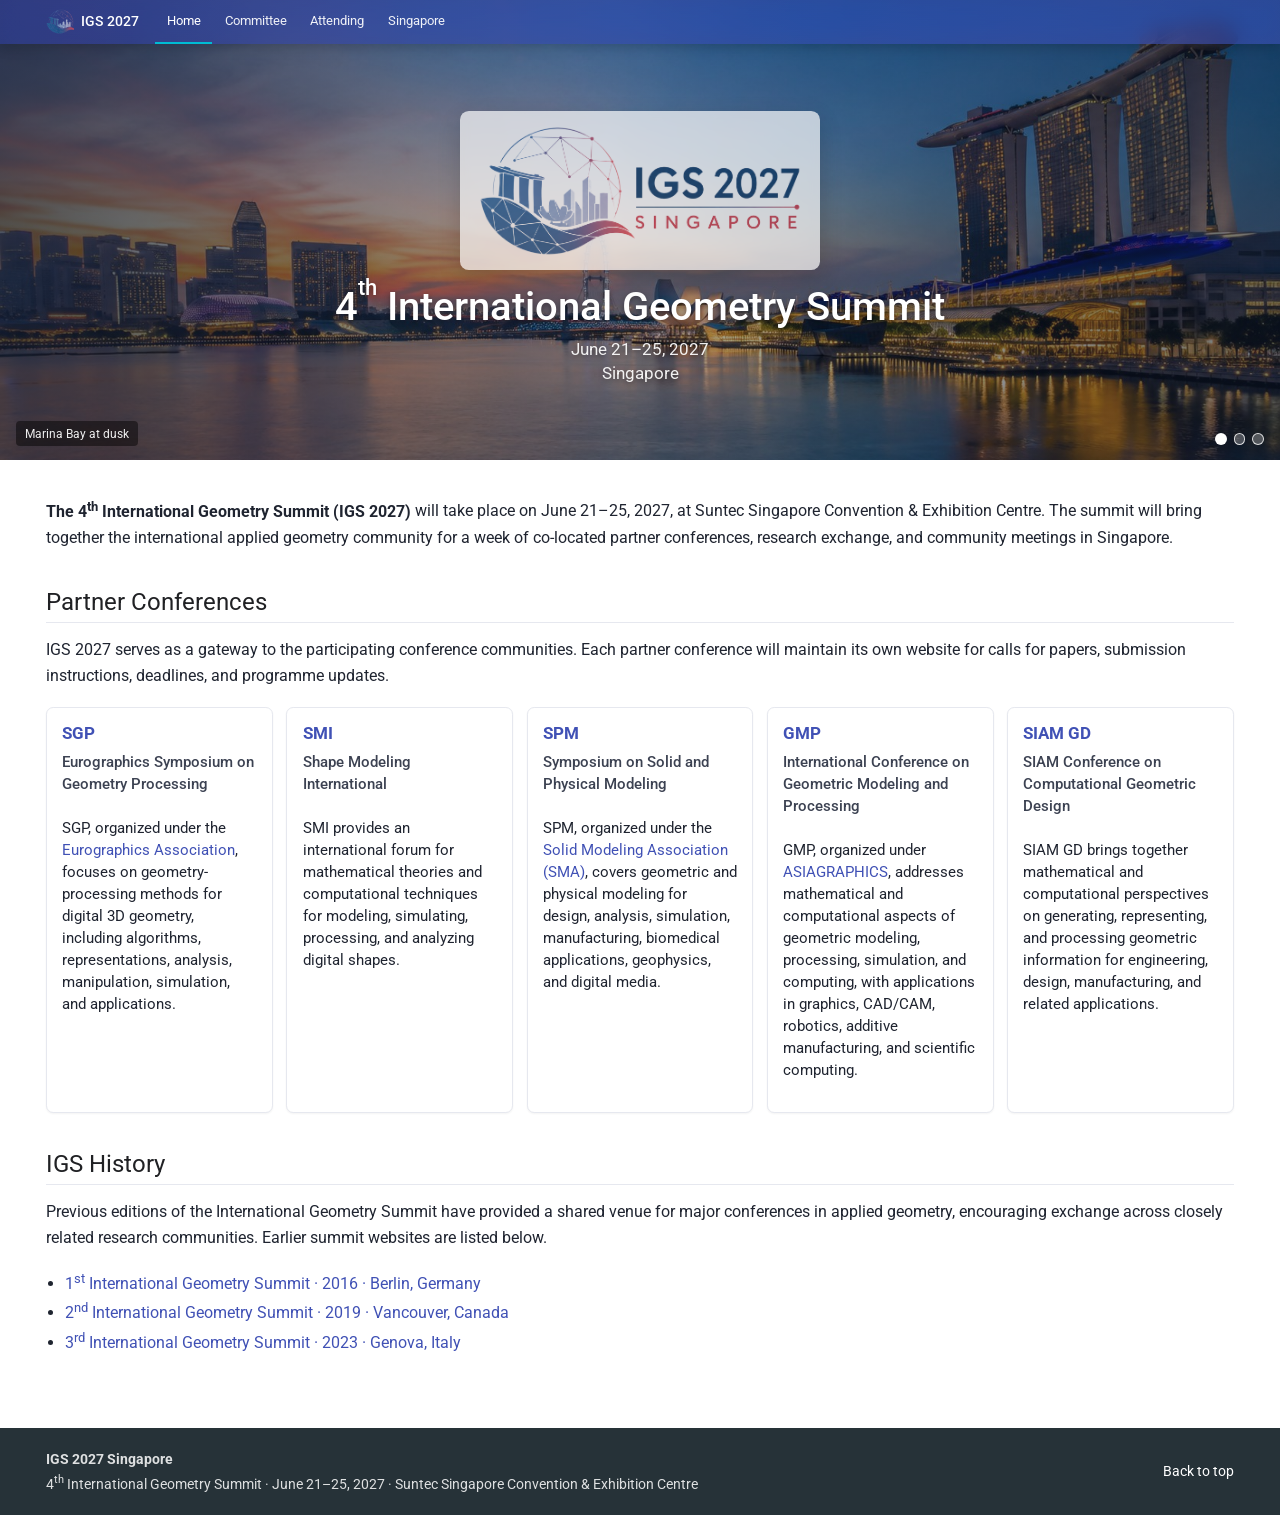
==== index.html @ 5514a5fc "Add launch website" ====
<!doctype html>
<html lang="en">
<head>
  <meta charset="utf-8">
  <meta name="viewport" content="width=device-width, initial-scale=1">
  <title>Home · IGS 2027 Singapore</title>
  <meta name="description" content="IGS 2027 Singapore">
  <link rel="icon" href="assets/img/logo/igs2027-logo-mark.png" type="image/png">
  <link rel="preconnect" href="https://fonts.googleapis.com">
  <link rel="preconnect" href="https://fonts.gstatic.com" crossorigin>
  <link href="https://fonts.googleapis.com/css2?family=Roboto:wght@300;400;500;700&display=swap" rel="stylesheet">
  <link rel="stylesheet" href="assets/css/style.css">
</head>
<body id="top">
<a class="skip-link" href="#main">Skip to content</a>

<header class="md-header" role="banner">
  <div class="md-header-inner">
    <a class="md-logo" href="index.html" aria-label="IGS 2027 home">
      <img src="assets/img/logo/igs2027-logo-mark.png" alt="" aria-hidden="true">
      <span>IGS 2027</span>
    </a>
    <button class="md-nav-toggle" type="button" aria-controls="primary-navigation" aria-expanded="false">Menu</button>
    <nav id="primary-navigation" class="md-tabs" aria-label="Primary navigation">
      <a class="active" href="index.html" aria-current="page">Home</a>
      <a href="committees.html">Committee</a>
      <a href="attending.html">Attending</a>
      <a href="singapore.html">Singapore</a>
    </nav>
  </div>
</header>

<section class="home-hero home-hero-slideshow" aria-label="Conference banner">
  <div class="hero-slides" data-slideshow data-interval="6500">
    <img id="hero-slide-1" class="hero-slide is-active" src="assets/img/singapore/marina-bay-dusk.jpg" alt="Marina Bay skyline at dusk" data-caption="Marina Bay at dusk">
    <img id="hero-slide-2" class="hero-slide slide-merlion" src="assets/img/singapore/merlion-waterfront.jpg" alt="The Merlion statue and Singapore skyline" data-caption="The Merlion statue">
    <img id="hero-slide-3" class="hero-slide" src="assets/img/singapore/gardens-by-the-bay.jpg" alt="Gardens by the Bay and Supertree Grove" data-caption="Gardens by the Bay">
  </div>

  <div class="hero-panel hero-panel-home">
    <div class="conference-logo-card">
      <img class="conference-logo conference-logo-image" src="assets/img/logo/igs2027-logo.png" alt="IGS 2027 Singapore logo">
    </div>
    <h1>4<sup>th</sup> International Geometry Summit</h1>
<p class="hero-place">
  <span class="hero-date">June 21–25, 2027</span>
  <span class="hero-location">Singapore</span>
</p>

  </div>

  <div class="hero-caption" aria-live="polite">Marina Bay at dusk</div>
  <div class="hero-dots" role="group" aria-label="Homepage image selector">
    <button type="button" class="is-active" data-slide-to="0" aria-label="Show Marina Bay dusk slide" aria-controls="hero-slide-1"></button>
    <button type="button" data-slide-to="1" aria-label="Show Merlion slide" aria-controls="hero-slide-2"></button>
    <button type="button" data-slide-to="2" aria-label="Show Gardens by the Bay slide" aria-controls="hero-slide-3"></button>
  </div>
</section>

<div class="md-container md-container-wide md-container-no-sidebar">
  <main id="main" class="md-content" tabindex="-1">
    <article class="md-typeset">
 

<section id="about">
  <p><strong>The 4<sup>th</sup> International Geometry Summit (IGS 2027)</strong> will take place on June 21–25, 2027, at Suntec Singapore Convention &amp; Exhibition Centre. The summit will bring together the international applied geometry community for a week of co-located partner conferences, research exchange, and community meetings in Singapore.</p>
</section>


<section id="conference-links" class="partner-conferences-section">
        <h2>Partner Conferences</h2>
  <p class="section-intro">IGS 2027 serves as a gateway to the participating conference communities. Each partner conference will maintain its own website for calls for papers, submission instructions, deadlines, and programme updates.</p>

        <div class="conference-grid conference-grid-five" aria-label="IGS 2027 partner conferences">
          <article class="conference-card" id="sgp">
            <h3><a href="https://www.eg.org/wp/eg-events/geometry-processing/" target="_blank" rel="noopener">SGP</a></h3>
      <p class="conference-full-name">Eurographics Symposium on Geometry Processing</p>
      <p>SGP, organized under the <a href="https://www.eg.org/" target="_blank" rel="noopener">Eurographics Association</a>, focuses on geometry-processing methods for digital 3D geometry, including algorithms, representations, analysis, manipulation, simulation, and applications.</p>
          </article>

          <article class="conference-card" id="smi">
            <h3><a href="https://smiconf.github.io/" target="_blank" rel="noopener">SMI</a></h3>
      <p class="conference-full-name">Shape Modeling International</p>
      <p>SMI provides an international forum for mathematical theories and computational techniques for modeling, simulating, processing, and analyzing digital shapes.</p>

          </article>

          <article class="conference-card" id="spm">
            <h3><a href="https://solidmodeling.org/" target="_blank" rel="noopener">SPM</a></h3>
            <p class="conference-full-name">Symposium on Solid and Physical Modeling</p>
      <p>SPM, organized under the <a href="https://solidmodeling.org/" target="_blank" rel="noopener">Solid Modeling Association (SMA)</a>, covers geometric and physical modeling for design, analysis, simulation, manufacturing, biomedical applications, geophysics, and digital media.</p></article>

          <article class="conference-card" id="gmp">
            <h3><a href="https://www.asiagraphics.org/GMPHome" target="_blank" rel="noopener">GMP</a></h3>
            <p class="conference-full-name">International Conference on Geometric Modeling and Processing</p>
      <p>GMP, organized under <a href="https://www.asiagraphics.org/" target="_blank" rel="noopener">ASIAGRAPHICS</a>, addresses mathematical and computational aspects of geometric modeling, processing, simulation, and computing, with applications in graphics, CAD/CAM, robotics, additive manufacturing, and scientific computing.</p>
           </article>

          <article class="conference-card" id="siam-gd">
            <h3><a href="https://www.siam.org/get-involved/connect-with-a-community/activity-groups/geometric-design/" target="_blank" rel="noopener">SIAM GD</a></h3>
            <p class="conference-full-name">SIAM Conference on Computational Geometric Design</p>
      <p>SIAM GD brings together mathematical and computational perspectives on generating, representing, and processing geometric information for engineering, design, manufacturing, and related applications.</p>
            </article>
        </div>
      </section>

      <section id="history">
        <h2>IGS History</h2>
 <p>Previous editions of the International Geometry Summit have provided a shared venue for major conferences in applied geometry, encouraging exchange across closely related research communities. Earlier summit websites are listed below.</p>
        
<ul>
  <li><a href="https://igs2016.mi.fu-berlin.de/" target="_blank" rel="noopener">1<sup>st</sup> International Geometry Summit · 2016 · Berlin, Germany</a></li>
  <li><a href="https://igs2019.org/" target="_blank" rel="noopener">2<sup>nd</sup> International Geometry Summit · 2019 · Vancouver, Canada</a></li>
  <li><a href="https://igs2023.imati.cnr.it/" target="_blank" rel="noopener">3<sup>rd</sup> International Geometry Summit · 2023 · Genova, Italy</a></li>
</ul>
      </section>

    </article>
  </main>
</div>




<footer class="md-footer">
  <div class="md-footer-inner">
    <div>
      <strong>IGS 2027 Singapore</strong><br>
      <span>4<sup>th</sup> International Geometry Summit · June 21–25, 2027 · Suntec Singapore Convention &amp; Exhibition Centre</span>
    </div>
    <a href="#top" class="back-to-top">Back to top</a>
  </div>
</footer>
<script src="assets/js/main.js"></script>
</body>
</html>
---- assets/css/style.css ----
:root {
  --md-primary: #4051b5;
  --md-primary-dark: #303f9f;
  --md-primary-light: #5c6bc0;
  --md-accent: #00bcd4;
  --md-bg: #ffffff;
  --md-muted-bg: #f5f6fa;
  --md-border: #e6e8ef;
  --md-text: #1f2430;
  --md-muted: #5f6677;
  --md-link: #4051b5;
  --md-shadow: 0 2px 8px rgba(31, 36, 48, .12);
  --content-width: 760px;
  --sidebar-width: 250px;
}

* { box-sizing: border-box; }
html { scroll-behavior: smooth; }
body {
  margin: 0;
  background: var(--md-bg);
  color: var(--md-text);
  font-family: 'Roboto', -apple-system, BlinkMacSystemFont, 'Segoe UI', sans-serif;
  font-size: 16px;
  line-height: 1.65;
}

a { color: var(--md-link); text-decoration: none; }
a:hover { text-decoration: underline; }
.skip-link {
  position: absolute;
  left: 1rem;
  top: -4rem;
  padding: .5rem .75rem;
  background: #fff;
  color: var(--md-primary);
  z-index: 1000;
  border-radius: .25rem;
  box-shadow: var(--md-shadow);
}
.skip-link:focus { top: 1rem; }

.md-header {
  position: sticky;
  top: 0;
  z-index: 100;
  background: var(--md-primary);
  color: #fff;
  box-shadow: 0 1px 4px rgba(0,0,0,.24);
}
.md-header-inner {
  max-width: 1220px;
  margin: 0 auto;
  min-height: 56px;
  display: flex;
  align-items: center;
  padding: 0 1rem;
  gap: 1rem;
}
.md-logo {
  display: inline-flex;
  align-items: center;
  gap: .6rem;
  min-width: max-content;
  color: #fff;
  font-weight: 500;
  letter-spacing: .01em;
}
.md-logo:hover { text-decoration: none; }
.md-logo img { width: 34px; height: 34px; display: block; }
.md-tabs {
  display: flex;
  align-items: stretch;
  justify-content: flex-start;
  gap: .1rem;
  overflow-x: auto;
  scrollbar-width: none;
}
.md-tabs a {
  color: rgba(255,255,255,.86);
  display: flex;
  align-items: center;
  padding: 0 .8rem;
  min-height: 56px;
  border-bottom: 3px solid transparent;
  font-size: .86rem;
  white-space: nowrap;
}
.md-tabs a:hover,
.md-tabs a.active { color: #fff; text-decoration: none; border-bottom-color: var(--md-accent); }
.md-nav-toggle {
  display: none;
  margin-left: auto;
  border: 1px solid rgba(255,255,255,.45);
  background: transparent;
  color: #fff;
  border-radius: .25rem;
  padding: .35rem .55rem;
}

.home-hero,
.page-hero {
  position: relative;
  overflow: hidden;
  background: #263238;
  color: #fff;
}
.home-hero { min-height: 385px; }
.page-hero { min-height: 210px; }
.hero-visual {
  position: absolute;
  inset: 0;
  width: 100%;
  height: 100%;
  object-fit: cover;
  opacity: .86;
}
.hero-panel {
  position: relative;
  max-width: 1220px;
  margin: 0 auto;
  padding: 4.6rem 1.2rem 3.4rem;
  display: flex;
  flex-direction: column;
  align-items: center;
  text-align: center;
  text-shadow: 0 2px 5px rgba(0,0,0,.35);
}
.hero-panel.compact { padding: 3.6rem 1.2rem 2.7rem; }
.conference-logo {
  width: min(400px, 78vw);
  height: auto;
  margin-bottom: 1.2rem;
  filter: drop-shadow(0 2px 7px rgba(0,0,0,.35));
}
.hero-panel h1 {
  margin: 0;
  max-width: 980px;
  font-size: clamp(2rem, 5vw, 3.6rem);
  line-height: 1.08;
  font-weight: 500;
}
.page-hero .hero-panel h1 { font-size: clamp(1.9rem, 4.3vw, 3rem); }
.hero-panel p {
  margin: .65rem 0 0;
  color: rgba(255,255,255,.92);
  font-size: clamp(1rem, 2.2vw, 1.25rem);
}
.hero-place { font-weight: 400; }

.md-container {
  max-width: 1220px;
  margin: 0 auto;
  display: grid;
  grid-template-columns: var(--sidebar-width) minmax(0, var(--content-width)) minmax(190px, 1fr);
  gap: 1.25rem;
  align-items: start;
  padding: 1.5rem 1rem 3.5rem;
}
.md-sidebar {
  position: sticky;
  top: 74px;
  max-height: calc(100vh - 92px);
  overflow: auto;
  padding-top: .45rem;
  color: var(--md-muted);
  font-size: .84rem;
}
.sidebar-title {
  margin: 0 0 .55rem;
  color: #3c4252;
  font-weight: 500;
  font-size: .78rem;
  text-transform: uppercase;
  letter-spacing: .05em;
}
.md-sidebar ul,
.toc ol {
  margin: 0;
  padding: 0;
  list-style: none;
}
.md-sidebar-left li { margin: 0; }
.md-sidebar-left a,
.toc a {
  display: block;
  color: var(--md-muted);
  padding: .32rem .6rem .32rem .75rem;
  border-left: 2px solid transparent;
  border-radius: 0 .25rem .25rem 0;
}
.md-sidebar-left a:hover,
.md-sidebar-left a.active,
.toc a:hover {
  color: var(--md-primary);
  background: rgba(64,81,181,.07);
  border-left-color: var(--md-primary);
  text-decoration: none;
}
.md-content { min-width: 0; }
.md-typeset {
  width: 100%;
  color: var(--md-text);
}
.md-typeset h1,
.md-typeset h2,
.md-typeset h3 {
  font-weight: 400;
  line-height: 1.3;
  color: #202124;
}
.md-typeset h1 {
  margin: 0 0 1.2rem;
  font-size: 2rem;
}
.md-typeset h2 {
  margin: 2.2rem 0 .85rem;
  font-size: 1.52rem;
  padding-bottom: .25rem;
  border-bottom: 1px solid var(--md-border);
}
.md-typeset h3 { margin: 1.1rem 0 .4rem; font-size: 1.05rem; font-weight: 500; }
.md-typeset p { margin: .7rem 0 1rem; }
.md-typeset ul { padding-left: 1.2rem; }
.page-intro {
  color: var(--md-muted);
  font-size: 1.05rem;
}
.lead-block {
  padding: 1.1rem 1.2rem;
  border: 1px solid var(--md-border);
  border-radius: .45rem;
  background: var(--md-muted-bg);
}
.lead-block h2 { margin-top: 0; }
.fact-grid,
.hotel-grid,
.activity-grid,
.conference-grid,
.event-list,
.committee-grid {
  display: grid;
  gap: 1rem;
}
.fact-grid { grid-template-columns: repeat(2, minmax(0, 1fr)); }
.fact-grid article,
.hotel-grid article,
.activity-grid article,
.conference-card,
.event-card,
.person-card,
.venue-card {
  border: 1px solid var(--md-border);
  border-radius: .45rem;
  background: #fff;
  box-shadow: 0 1px 2px rgba(31,36,48,.05);
}
.fact-grid article { padding: 1rem; }
.fact-grid span,
.event-card span,
.conference-card span,
.role-label {
  display: inline-block;
  color: var(--md-primary);
  font-size: .78rem;
  font-weight: 700;
  letter-spacing: .05em;
  text-transform: uppercase;
}
.fact-grid strong {
  display: block;
  margin-top: .25rem;
  font-size: 1.05rem;
  line-height: 1.35;
}
.button-row { display: flex; gap: .6rem; flex-wrap: wrap; }
.md-button {
  display: inline-flex;
  align-items: center;
  justify-content: center;
  min-height: 2.25rem;
  padding: .38rem .8rem;
  border-radius: .25rem;
  background: var(--md-primary);
  color: #fff;
  font-weight: 500;
  box-shadow: 0 1px 3px rgba(31,36,48,.16);
}
.md-button:hover { text-decoration: none; background: var(--md-primary-dark); }
.schedule {
  width: 100%;
  border-collapse: collapse;
  margin: 1rem 0;
  font-size: .94rem;
}
.schedule th,
.schedule td {
  padding: .7rem .8rem;
  border: 1px solid var(--md-border);
  text-align: left;
  vertical-align: top;
}
.schedule thead th { background: var(--md-muted-bg); font-weight: 500; }
.committee-grid { grid-template-columns: repeat(2, minmax(0, 1fr)); }
.person-card {
  display: grid;
  grid-template-columns: 92px 1fr;
  gap: .9rem;
  padding: .9rem;
  min-height: 126px;
}
.person-photo {
  width: 84px;
  height: 84px;
  border-radius: 50%;
  overflow: hidden;
  background: linear-gradient(135deg, var(--md-primary), var(--md-accent));
  align-self: start;
  box-shadow: 0 1px 4px rgba(31,36,48,.22);
}
.person-photo img {
  width: 100%;
  height: 100%;
  display: block;
  object-fit: cover;
}
.initials {
  width: 100%;
  height: 100%;
  display: none;
  place-items: center;
  color: #fff;
  font-weight: 700;
  font-size: 1.15rem;
}
.person-info h3 { margin: .12rem 0 .1rem; }
.person-info p { margin: .15rem 0 .35rem; color: var(--md-muted); font-size: .92rem; line-height: 1.4; }
.person-links { font-size: .86rem; }
.person-links:empty { display: none; }
.person-note { font-size: .83rem; }
.conference-grid,
.hotel-grid,
.activity-grid { grid-template-columns: repeat(2, minmax(0, 1fr)); }
.conference-card,
.hotel-grid article,
.activity-grid article,
.event-card,
.venue-card { padding: 1rem; }
.conference-card h3,
.event-card h3,
.hotel-grid h3,
.activity-grid h3,
.venue-card h3 { margin-top: .2rem; }
.event-list { grid-template-columns: 1fr; }
.admonition {
  border-left: 4px solid var(--md-primary);
  background: var(--md-muted-bg);
  border-radius: .25rem;
  padding: .8rem 1rem;
  margin: 1rem 0;
}
.admonition.warning { border-left-color: #f57c00; }
.admonition.note { border-left-color: var(--md-accent); }
.updated { color: var(--md-muted); font-size: .92rem; }
.toc-empty { color: var(--md-muted); font-size: .85rem; }
.md-footer {
  background: #263238;
  color: rgba(255,255,255,.85);
}
.md-footer-inner {
  max-width: 1220px;
  margin: 0 auto;
  padding: 1.2rem 1rem;
  display: flex;
  justify-content: space-between;
  gap: 1rem;
  align-items: center;
  font-size: .86rem;
}
.md-footer a { color: #fff; }

@media (max-width: 1120px) {
  .md-container { grid-template-columns: 210px minmax(0, 1fr); }
  .md-sidebar-right { display: none; }
}
@media (max-width: 860px) {
  .md-header-inner { flex-wrap: wrap; min-height: 56px; }
  .md-nav-toggle { display: inline-flex; }
  .md-tabs {
    display: none;
    width: 100%;
    flex-direction: column;
    padding: .3rem 0 .7rem;
  }
  .md-tabs.open { display: flex; }
  .md-tabs a { min-height: auto; padding: .55rem .2rem; border-bottom: 0; }
  .md-container { display: block; padding-top: 1rem; }
  .md-sidebar-left { position: static; max-height: none; margin-bottom: 1.3rem; }
  .md-sidebar-left ul { display: flex; flex-wrap: wrap; gap: .3rem; }
  .md-sidebar-left a { border: 1px solid var(--md-border); border-radius: .25rem; padding: .35rem .6rem; }
  .md-sidebar-left a.active { border-color: var(--md-primary); }
  .home-hero { min-height: 320px; }
  .hero-panel { padding: 3.5rem 1rem 2.6rem; }
  .fact-grid,
  .committee-grid,
  .conference-grid,
  .hotel-grid,
  .activity-grid { grid-template-columns: 1fr; }
}
@media (max-width: 520px) {
  .person-card { grid-template-columns: 74px 1fr; gap: .75rem; }
  .person-photo { width: 68px; height: 68px; }
  .md-footer-inner { flex-direction: column; align-items: flex-start; }
}

/* IGS 2027 visual assets and dynamic homepage slideshow */
.md-logo img {
  width: 38px;
  height: 38px;
  object-fit: contain;
}

.home-hero-slideshow {
  min-height: 540px;
  isolation: isolate;
}
.home-hero-slideshow::after,
.page-hero::after {
  content: "";
  position: absolute;
  inset: 0;
  background: linear-gradient(90deg, rgba(14, 25, 46, .72), rgba(14, 25, 46, .34) 48%, rgba(14, 25, 46, .58));
  z-index: 1;
  pointer-events: none;
}
.hero-slides,
.hero-slide {
  position: absolute;
  inset: 0;
  width: 100%;
  height: 100%;
}
.hero-slide {
  object-fit: cover;
  opacity: 0;
  transform: scale(1.015);
  transition: opacity 1.05s ease, transform 6.8s ease;
}
.hero-slide.is-active {
  opacity: 1;
  transform: scale(1);
}
.hero-panel {
  z-index: 2;
}
.hero-panel-home {
  padding-top: 3.1rem;
  padding-bottom: 4.4rem;
}
.conference-logo-card {
  width: min(640px, 88vw);
  margin: 0 auto 1.25rem;
  padding: .85rem 1.15rem;
  border-radius: .55rem;
  background: rgba(255,255,255,.92);
  box-shadow: 0 8px 24px rgba(0,0,0,.24);
  backdrop-filter: blur(4px);
}
.conference-logo-image {
  width: 100%;
  margin: 0;
  display: block;
  filter: none;
}
.hero-actions {
  margin-top: 1.1rem;
  display: flex;
  gap: .7rem;
  flex-wrap: wrap;
  justify-content: center;
}
.md-button.secondary {
  color: #fff;
  background: rgba(255,255,255,.16);
  border: 1px solid rgba(255,255,255,.58);
  box-shadow: none;
}
.md-button.secondary:hover {
  background: rgba(255,255,255,.25);
}
.hero-caption {
  position: absolute;
  left: 1rem;
  bottom: .85rem;
  z-index: 3;
  padding: .25rem .55rem;
  border-radius: .25rem;
  background: rgba(0,0,0,.48);
  color: rgba(255,255,255,.92);
  font-size: .78rem;
  line-height: 1.4;
}
.hero-dots {
  position: absolute;
  right: 1rem;
  bottom: .95rem;
  z-index: 3;
  display: flex;
  gap: .42rem;
  align-items: center;
}
.hero-dots button {
  width: .74rem;
  height: .74rem;
  padding: 0;
  border: 1px solid rgba(255,255,255,.8);
  border-radius: 999px;
  background: rgba(255,255,255,.25);
  cursor: pointer;
}
.hero-dots button.is-active,
.hero-dots button:hover {
  background: #fff;
}

.image-grid {
  display: grid;
  grid-template-columns: repeat(2, minmax(0, 1fr));
  gap: 1rem;
  margin: 1rem 0 1.2rem;
}
.photo-card {
  margin: 0;
  overflow: hidden;
  border: 1px solid var(--md-border);
  border-radius: .5rem;
  background: #fff;
  box-shadow: 0 1px 2px rgba(31,36,48,.08);
}
.photo-card.wide {
  grid-column: 1 / -1;
}
.photo-card img {
  width: 100%;
  aspect-ratio: 16 / 9;
  display: block;
  object-fit: cover;
}
.photo-card figcaption {
  padding: .55rem .7rem;
  color: var(--md-muted);
  font-size: .86rem;
  line-height: 1.35;
}
.compact-gallery .photo-card img {
  aspect-ratio: 16 / 10;
}

@media (max-width: 860px) {
  .home-hero-slideshow { min-height: 470px; }
  .conference-logo-card { width: min(520px, 92vw); padding: .7rem .85rem; }
  .hero-caption { display: none; }
}
@media (max-width: 620px) {
  .home-hero-slideshow { min-height: 430px; }
  .image-grid { grid-template-columns: 1fr; }
  .hero-dots { right: 50%; transform: translateX(50%); }
}



/* Reduce the large logo card on the homepage */
.conference-logo-card {
  width: min(360px, 40vw);
  padding: 0.65rem 0.9rem;
  margin-bottom: 1rem;
}

/* The image fills the logo card, so keep this at 100% */
.conference-logo-image {
  width: 100%;
}

/* Make the conference title smaller and give it more room */
.hero-panel-home h1 {
  max-width: 1180px;
  font-size: clamp(2rem, 4vw, 3rem);
  line-height: 1.06;
  white-space: nowrap;
}

/* Make the superscript "th" less visually dominant */
.hero-panel-home h1 sup {
  font-size: 0.55em;
  position: relative;
  top: -0.45em;
}

/* Slightly reduce the date/location line */
.hero-panel-home .hero-place {
  font-size: clamp(1rem, 1.8vw, 1.15rem);
}

/* Optional: reduce total hero height slightly */
.home-hero-slideshow {
  min-height: 500px;
}

/* On tablets and phones, allow the title to wrap again */
@media (max-width: 900px) {
  .hero-panel-home h1 {
    white-space: normal;
    max-width: 760px;
    font-size: clamp(1.8rem, 6.4vw, 2.6rem);
  }

  .conference-logo-card {
    width: min(430px, 88vw);
  }
}

/* Smaller logo on narrow phones */
@media (max-width: 620px) {
  .conference-logo-card {
    width: min(340px, 90vw);
  }

  .home-hero-slideshow {
    min-height: 420px;
  }
}

/* Important notices table font size */
#important-notices table.schedule {
  font-size: 1rem;
}

#important-notices table.schedule th,
#important-notices table.schedule td {
  font-size: 1rem;
  line-height: 1.5;
  padding: 0.6rem 0.8rem;
}



/* Compact, semi-transparent top bar. */
.md-header {
  background: linear-gradient(
    90deg,
    rgba(48, 63, 159, 0.6),
    rgba(64, 81, 181, 0.6)
  ) !important;
  color: #fff;
  backdrop-filter: blur(10px) saturate(130%);
  -webkit-backdrop-filter: blur(10px) saturate(130%);
  box-shadow: 0 2px 14px rgba(0, 0, 0, 0.22);
}

.md-header-inner {
  min-height: 44px;
  padding-top: 0;
  padding-bottom: 0;
}

.md-tabs a {
  min-height: 44px;
  padding: 0 0.7rem;
  font-size: 0.82rem;
  color: rgba(255, 255, 255, 0.92);
  border-bottom-width: 2px;
}

.md-tabs a:hover,
.md-tabs a.active {
  color: #fff;
}

.md-logo {
  gap: 0.45rem;
  font-size: 0.9rem;
}

.md-logo img {
  width: 28px;
  height: 28px;
}

/* Pull page banners underneath the transparent sticky header so the
   banner image is visible through the bar. */
.home-hero-slideshow,
.page-hero {
  margin-top: -44px;
  padding-top: 44px;
}

/* Keep the homepage hero compact after pulling it under the header. */
.home-hero-slideshow {
  min-height: 0;
  height: clamp(340px, 36vh, 420px);
}

.hero-panel-home {
  padding-top: 2.15rem;
  padding-bottom: 2.4rem;
}

.home-hero-slideshow .conference-logo-card {
  width: min(360px, 40vw);
  padding: 0.6rem 0.85rem;
  margin-bottom: 0.95rem;
}

.home-hero-slideshow .hero-panel-home h1 {
  font-size: clamp(1.95rem, 3.15vw, 2.65rem);
  line-height: 1.05;
  white-space: nowrap;
}

.home-hero-slideshow .hero-panel-home .hero-place {
  font-size: clamp(1rem, 1.6vw, 1.08rem);
}

/* Better crop for the Merlion image in the shorter banner. */
.slide-merlion {
  object-position: 78% center;
}

/* Remove the vertical side navigation and right table of contents site-wide. */
.md-sidebar-left,
.md-sidebar-right {
  display: none !important;
}

/* Reclaim the space previously reserved for sidebars. */
.md-container,
.md-container.md-container-wide,
.md-container.md-container-no-sidebar {
  max-width: 1220px;
  grid-template-columns: minmax(0, 1fr) !important;
  gap: 0;
  padding-top: 1.5rem;
}

.md-content {
  width: 100%;
  max-width: none;
}

.md-typeset {
  max-width: none;
}

/* Make table cells match normal paragraph text. */
.md-typeset table,
.md-typeset table th,
.md-typeset table td,
.md-typeset table.schedule,
.md-typeset table.schedule th,
.md-typeset table.schedule td {
  font-size: 1rem;
  line-height: 1.5;
}

@media (max-width: 900px) {
  .home-hero-slideshow .hero-panel-home h1 {
    white-space: normal;
    font-size: clamp(1.65rem, 6vw, 2.25rem);
  }

  .home-hero-slideshow .conference-logo-card {
    width: min(340px, 78vw);
  }
}

@media (max-width: 860px) {
  .md-header-inner {
    min-height: 44px;
  }

  .md-tabs a {
    min-height: auto;
    padding: 0.45rem 0.2rem;
  }

  .home-hero-slideshow,
  .page-hero {
    margin-top: -44px;
    padding-top: 44px;
  }

  .home-hero-slideshow {
    height: clamp(340px, 50vh, 430px);
  }

  .md-container,
  .md-container.md-container-wide,
  .md-container.md-container-no-sidebar {
    display: block;
    padding-top: 1.1rem;
  }
}

@media (max-width: 620px) {
  .home-hero-slideshow .conference-logo-card {
    width: min(310px, 86vw);
  }

  .home-hero-slideshow {
    height: 410px;
  }
}



.partner-conferences-section .section-intro {
  max-width: 100%;
  margin: 0.7rem 0 1.1rem;
  color: var(--md-text);
}

#conference-links .conference-grid,
#conference-links .conference-grid.conference-grid-five {
  display: grid;
  grid-template-columns: repeat(5, minmax(0, 1fr));
  gap: 0.85rem;
  align-items: stretch;
  margin: 1rem 0 1.4rem;
}

#conference-links .conference-card {
  display: flex;
  flex-direction: column;
  min-width: 0;
  height: 100%;
  padding: 0.95rem;
}

#conference-links .conference-card h3 {
  margin: 0 0 0.45rem;
  font-size: 1.05rem;
  line-height: 1.25;
  font-weight: 700;
}

#conference-links .conference-full-name {
  margin: 0 0 0.65rem;
  color: #3c4252;
  font-size: 0.93rem;
  line-height: 1.35;
  font-weight: 500;
}

#conference-links .conference-card p {
  font-size: 0.93rem;
  line-height: 1.48;
}

#conference-links .conference-association {
  margin-top: auto;
  padding-top: 0.65rem;
  color: var(--md-muted);
  border-top: 1px solid var(--md-border);
}

#conference-links .conference-association strong {
  color: var(--md-text);
}

#conference-links .conference-association.no-association {
  color: var(--md-muted);
}

@media (max-width: 1050px) {
  #conference-links .conference-grid,
  #conference-links .conference-grid.conference-grid-five {
    grid-template-columns: repeat(3, minmax(0, 1fr));
  }
}

@media (max-width: 760px) {
  #conference-links .conference-grid,
  #conference-links .conference-grid.conference-grid-five {
    grid-template-columns: repeat(2, minmax(0, 1fr));
  }
}

@media (max-width: 560px) {
  #conference-links .conference-grid,
  #conference-links .conference-grid.conference-grid-five {
    grid-template-columns: 1fr;
  }
}

/* Semi-transparent center logo on homepage banner */
.home-hero-slideshow .conference-logo-card {
  opacity: 0.75;
}


/* Taller banner images across pages, while keeping the transparent header overlay. */
.home-hero-slideshow {
  display: flex;
  align-items: center;
  min-height: 0;
  height: clamp(460px, 48vh, 580px);
}

.home-hero-slideshow .hero-panel-home {
  width: 100%;
  padding-top: 2.6rem;
  padding-bottom: 3.1rem;
}

/* Split the banner date and location into two centered lines. */
.hero-panel-home .hero-place {
  line-height: 1.35;
}

.hero-panel-home .hero-place span {
  display: block;
}

/* Committee page: 3 cards per row on desktop, then responsive fallbacks. */
#summit-chairs .committee-grid,
#organizing-committee .committee-grid {
  grid-template-columns: repeat(3, minmax(0, 1fr));
}

/* Keep Venue & Travel content width consistent with the other top-level pages. */
.venue-container-no-toc .md-content {
  max-width: none !important;
}

/* Hotel ratings shown as star symbols. */
.hotel-card-header {
  display: flex;
  justify-content: space-between;
  align-items: flex-start;
  gap: 1rem;
}

.hotel-rating {
  flex: 0 0 auto;
  white-space: nowrap;
  font-size: 0.95rem;
  letter-spacing: 0.04em;
  line-height: 1.35;
}

@media (max-width: 1050px) {
  #summit-chairs .committee-grid,
  #organizing-committee .committee-grid {
    grid-template-columns: repeat(2, minmax(0, 1fr));
  }
}

@media (max-width: 860px) {
  .home-hero-slideshow {
    height: clamp(430px, 58vh, 560px);
  }
}

@media (max-width: 680px) {
  #summit-chairs .committee-grid,
  #organizing-committee .committee-grid {
    grid-template-columns: 1fr;
  }
}

@media (max-width: 620px) {
  .home-hero-slideshow {
    height: 480px;
  }
}
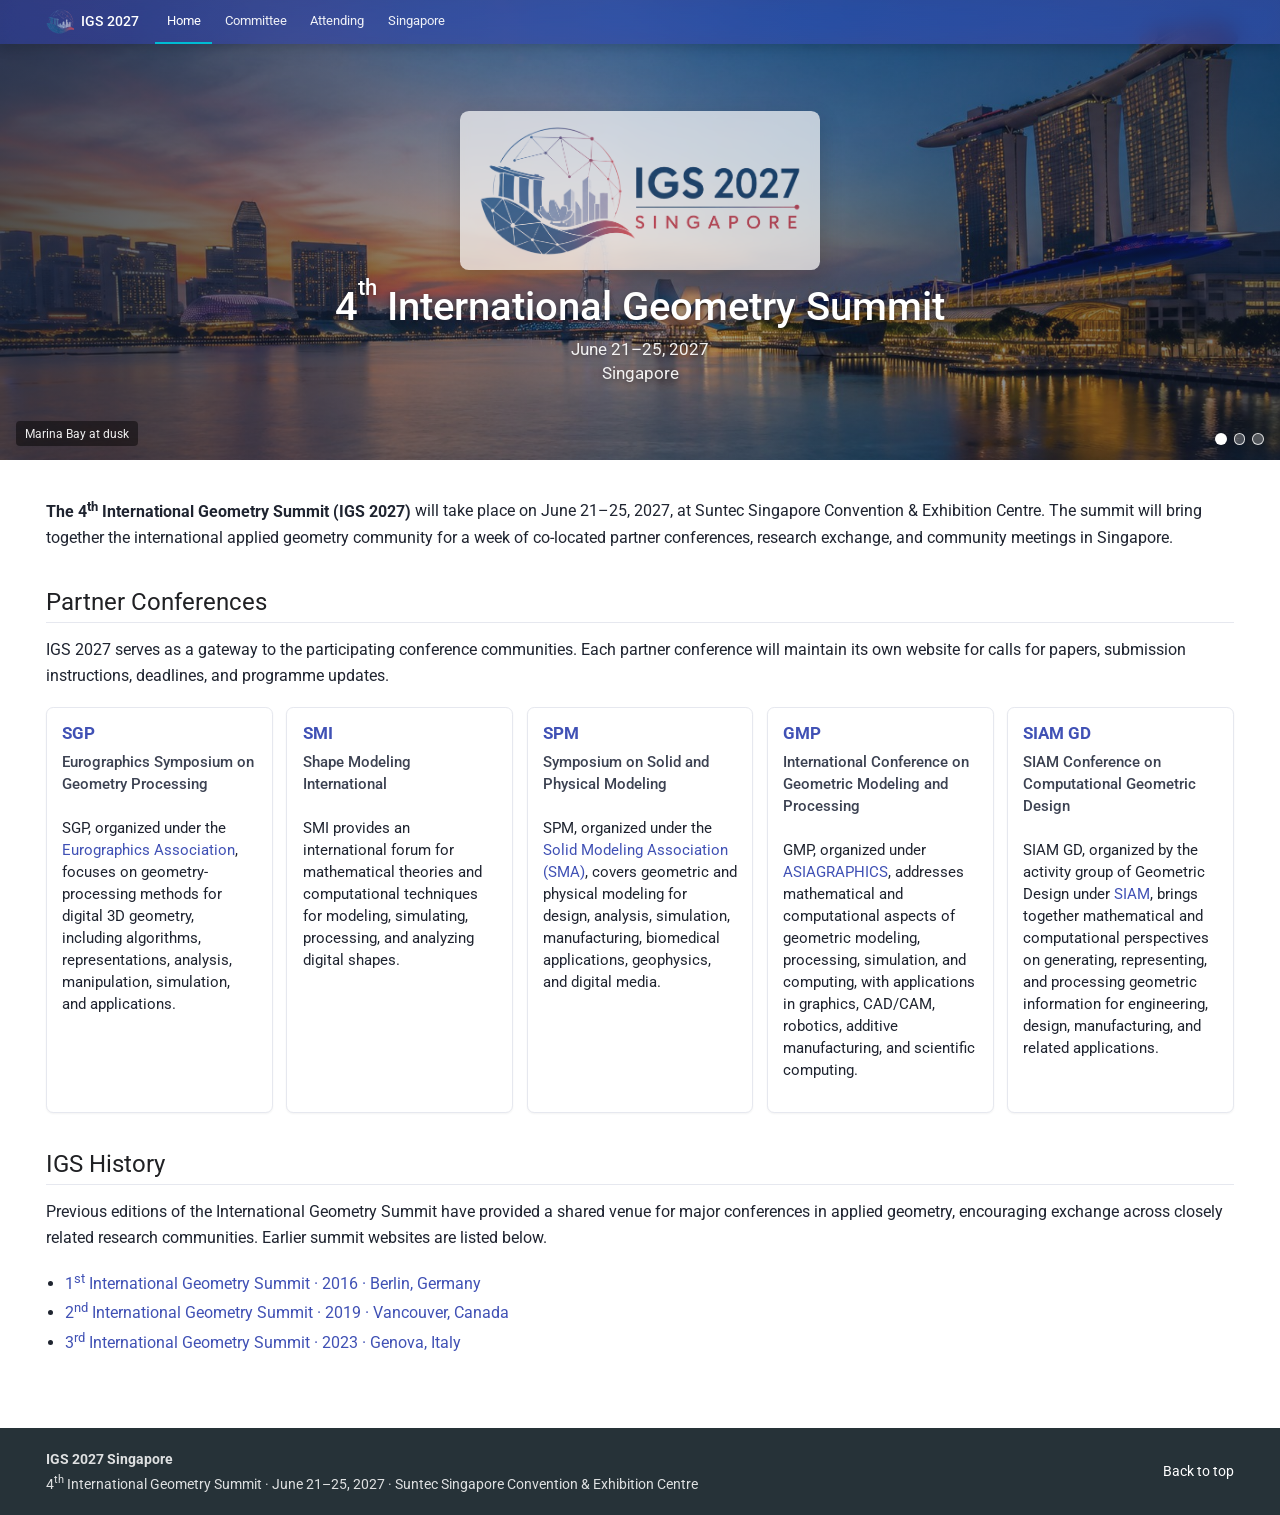
==== commit 45c4c032: "update html pages" ====
--- a/index.html
+++ b/index.html
@@ -99,7 +99,7 @@
           <article class="conference-card" id="siam-gd">
             <h3><a href="https://www.siam.org/get-involved/connect-with-a-community/activity-groups/geometric-design/" target="_blank" rel="noopener">SIAM GD</a></h3>
             <p class="conference-full-name">SIAM Conference on Computational Geometric Design</p>
-      <p>SIAM GD brings together mathematical and computational perspectives on generating, representing, and processing geometric information for engineering, design, manufacturing, and related applications.</p>
+      <p>SIAM GD, organized by the activity group of Geometric Design under <a href="https://www.siam.org/get-involved/connect-with-a-community/activity-groups/geometric-design/" target="_blank">SIAM</a>, brings together mathematical and computational perspectives on generating, representing, and processing geometric information for engineering, design, manufacturing, and related applications.</p>
             </article>
         </div>
       </section>
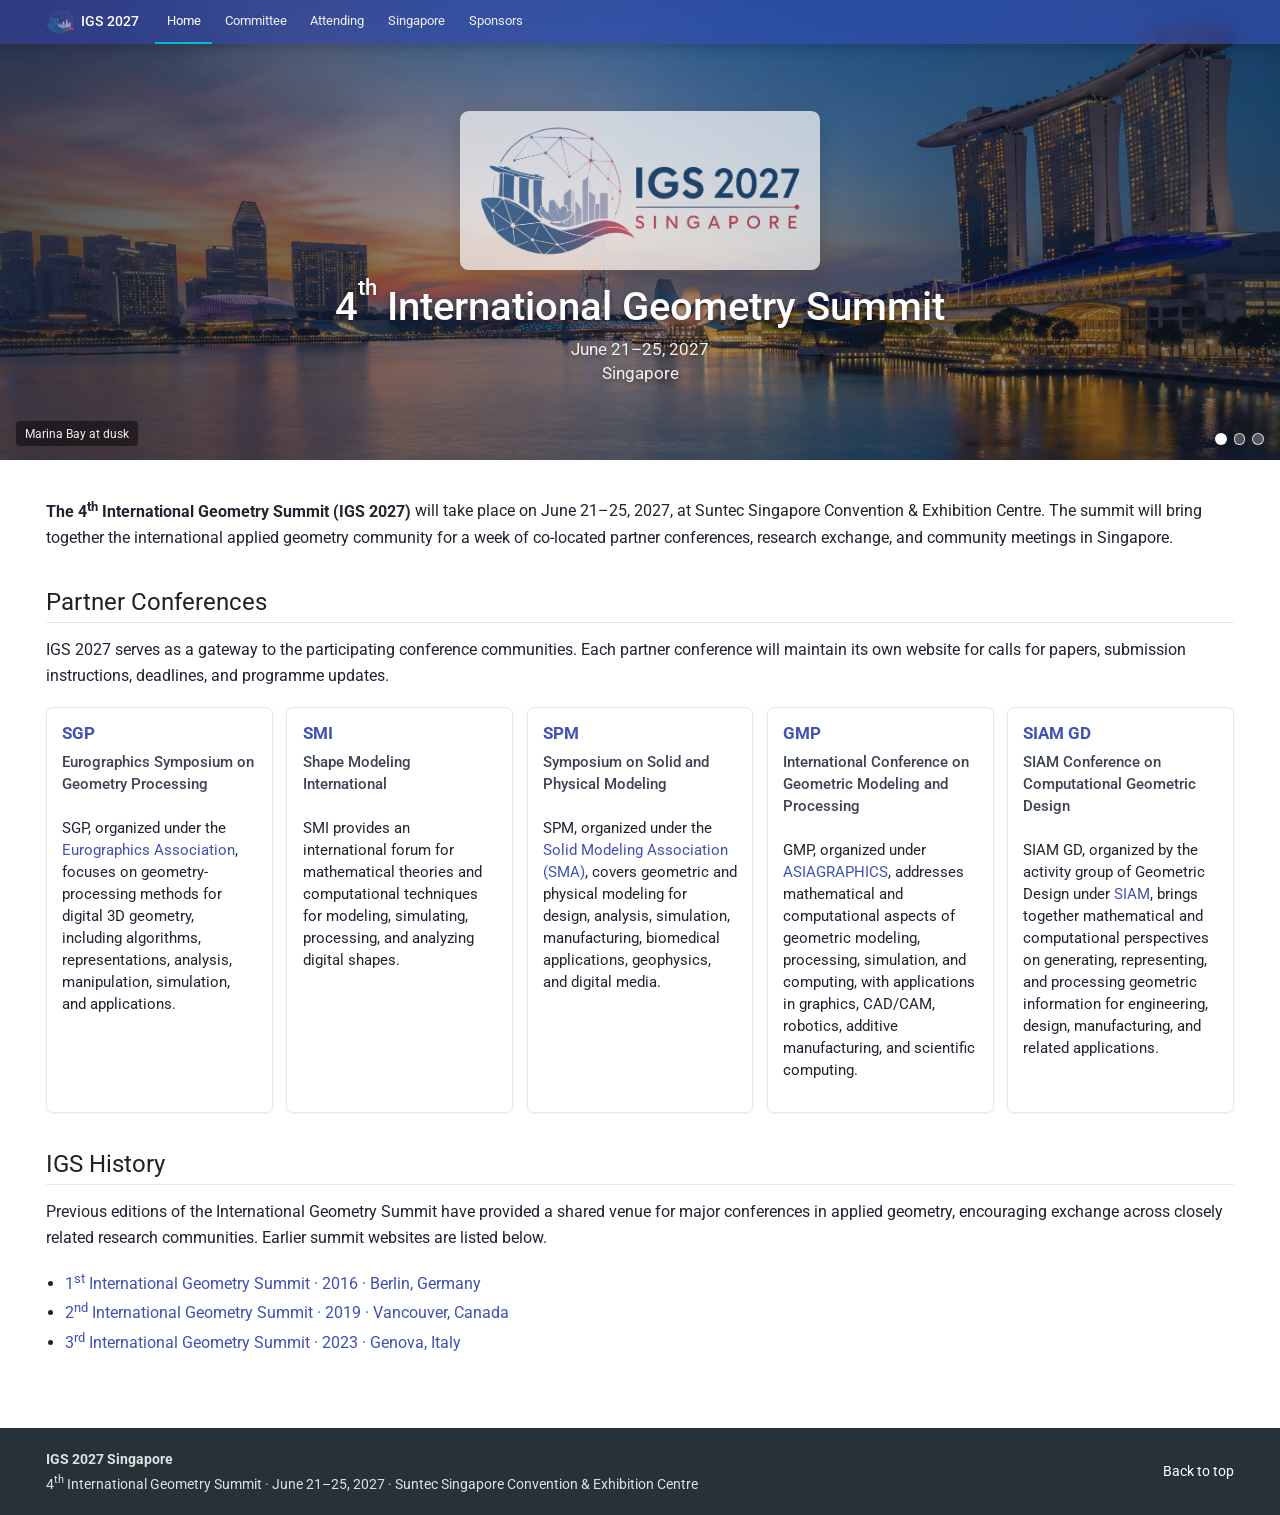
==== commit 8a676b0e: "update-0903" ====
--- a/index.html
+++ b/index.html
@@ -26,6 +26,7 @@
       <a href="committees.html">Committee</a>
       <a href="attending.html">Attending</a>
       <a href="singapore.html">Singapore</a>
+	  <a href="sponsors.html">Sponsors</a>
     </nav>
   </div>
 </header>
@@ -86,9 +87,9 @@
           </article>
 
           <article class="conference-card" id="spm">
-            <h3><a href="https://solidmodeling.org/" target="_blank" rel="noopener">SPM</a></h3>
+            <h3><a href="http://solidmodeling.org/" target="_blank" rel="noopener">SPM</a></h3>
             <p class="conference-full-name">Symposium on Solid and Physical Modeling</p>
-      <p>SPM, organized under the <a href="https://solidmodeling.org/" target="_blank" rel="noopener">Solid Modeling Association (SMA)</a>, covers geometric and physical modeling for design, analysis, simulation, manufacturing, biomedical applications, geophysics, and digital media.</p></article>
+      <p>SPM, organized under the <a href="http://solidmodeling.org/" target="_blank" rel="noopener">Solid Modeling Association (SMA)</a>, covers geometric and physical modeling for design, analysis, simulation, manufacturing, biomedical applications, geophysics, and digital media.</p></article>
 
           <article class="conference-card" id="gmp">
             <h3><a href="https://www.asiagraphics.org/GMPHome" target="_blank" rel="noopener">GMP</a></h3>
@@ -99,7 +100,7 @@
           <article class="conference-card" id="siam-gd">
             <h3><a href="https://www.siam.org/get-involved/connect-with-a-community/activity-groups/geometric-design/" target="_blank" rel="noopener">SIAM GD</a></h3>
             <p class="conference-full-name">SIAM Conference on Computational Geometric Design</p>
-      <p>SIAM GD, organized by the activity group of Geometric Design under <a href="https://www.siam.org/get-involved/connect-with-a-community/activity-groups/geometric-design/" target="_blank">SIAM</a>, brings together mathematical and computational perspectives on generating, representing, and processing geometric information for engineering, design, manufacturing, and related applications.</p>
+      <p>SIAM GD, organized by the activity group of Geometric Design under <a href="https://www.siam.org/" target="_blank">SIAM</a>, brings together mathematical and computational perspectives on generating, representing, and processing geometric information for engineering, design, manufacturing, and related applications.</p>
             </article>
         </div>
       </section>
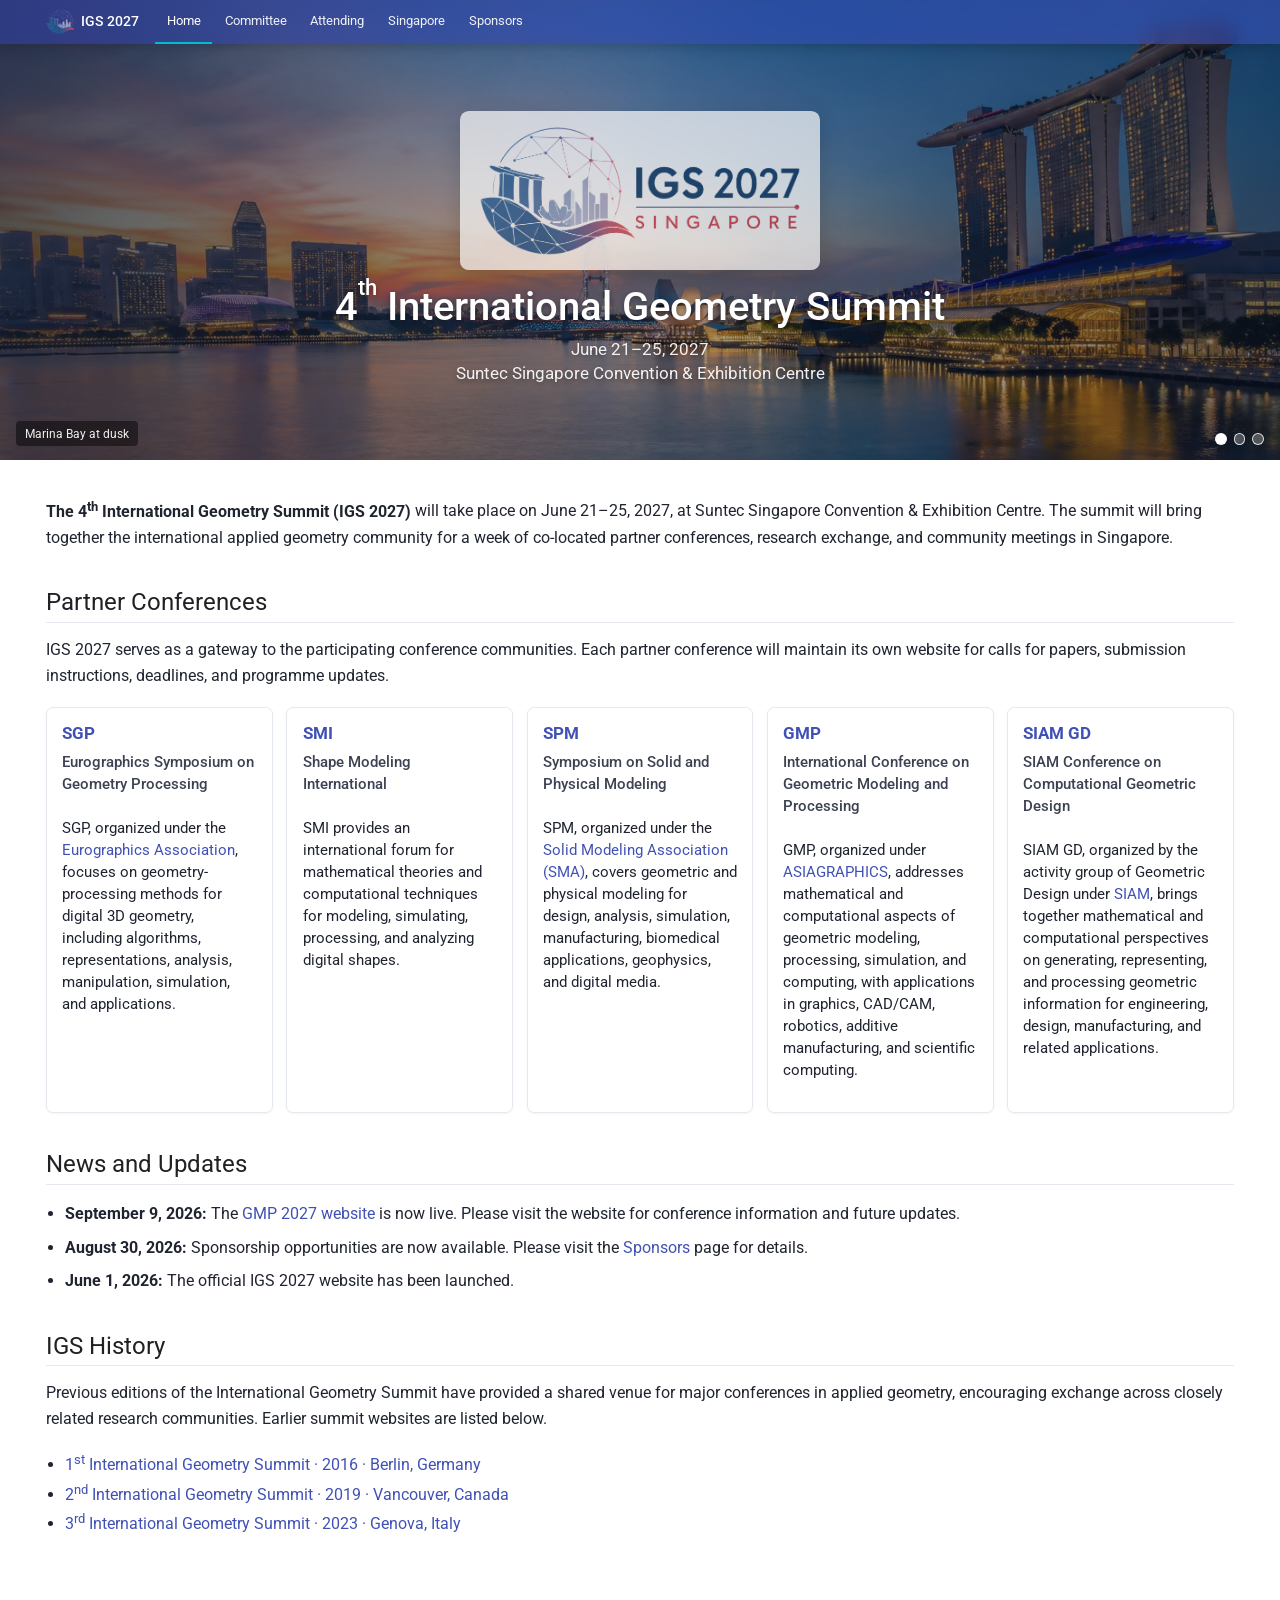
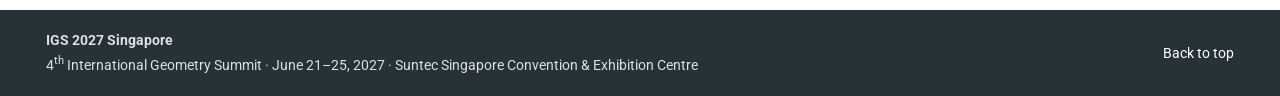
==== commit 60d3baa9: "update 2026-09-09 周三-11" ====
--- a/index.html
+++ b/index.html
@@ -45,7 +45,7 @@
     <h1>4<sup>th</sup> International Geometry Summit</h1>
 <p class="hero-place">
   <span class="hero-date">June 21–25, 2027</span>
-  <span class="hero-location">Singapore</span>
+  <span class="hero-location">Suntec Singapore Convention &amp; Exhibition Centre</span>
 </p>
 
   </div>
@@ -92,9 +92,9 @@
       <p>SPM, organized under the <a href="http://solidmodeling.org/" target="_blank" rel="noopener">Solid Modeling Association (SMA)</a>, covers geometric and physical modeling for design, analysis, simulation, manufacturing, biomedical applications, geophysics, and digital media.</p></article>
 
           <article class="conference-card" id="gmp">
-            <h3><a href="https://www.asiagraphics.org/GMPHome" target="_blank" rel="noopener">GMP</a></h3>
+            <h3><a href="https://gmp-conference-2027.github.io/gmp2027/#/" target="_blank" rel="noopener">GMP</a></h3>
             <p class="conference-full-name">International Conference on Geometric Modeling and Processing</p>
-      <p>GMP, organized under <a href="https://www.asiagraphics.org/" target="_blank" rel="noopener">ASIAGRAPHICS</a>, addresses mathematical and computational aspects of geometric modeling, processing, simulation, and computing, with applications in graphics, CAD/CAM, robotics, additive manufacturing, and scientific computing.</p>
+      <p>GMP, organized under <a href="https://www.asiagraphics.org/GMPHome" target="_blank" rel="noopener">ASIAGRAPHICS</a>, addresses mathematical and computational aspects of geometric modeling, processing, simulation, and computing, with applications in graphics, CAD/CAM, robotics, additive manufacturing, and scientific computing.</p>
            </article>
 
           <article class="conference-card" id="siam-gd">
@@ -104,6 +104,16 @@
             </article>
         </div>
       </section>
+	  
+	  <section id="news" class="news-section">
+  <h2>News and Updates</h2>
+
+  <ul class="news-list-simple">
+    <li><strong>September 9, 2026:</strong> The <a href="https://gmp-conference-2027.github.io/gmp2027/" target="_blank" rel="noopener">GMP 2027 website</a> is now live. Please visit the website for conference information and future updates. </li>
+    <li><strong>August 30, 2026:</strong> Sponsorship opportunities are now available. Please visit the <a href="https://igs2027singapore.github.io/sponsors.html" target="_blank">Sponsors</a> page for details.</li>
+    <li><strong>June 1, 2026:</strong> The official IGS 2027 website has been launched.</li>
+  </ul>
+</section>
 
       <section id="history">
         <h2>IGS History</h2>
--- a/assets/css/style.css
+++ b/assets/css/style.css
@@ -973,3 +973,53 @@
     height: 480px;
   }
 }
+
+
+/* News and Updates section */
+
+.news-section {
+  margin-top: 1.8rem;
+}
+
+.news-list {
+  display: grid;
+  gap: 0.85rem;
+  margin: 1rem 0 1.4rem;
+}
+
+.news-item {
+  padding: 1rem 1.1rem;
+  border: 1px solid var(--md-border);
+  border-radius: 0.45rem;
+  background: #fff;
+  box-shadow: 0 1px 2px rgba(31, 36, 48, 0.05);
+}
+
+.news-item time {
+  display: inline-block;
+  margin-bottom: 0.35rem;
+  color: var(--md-primary);
+  font-size: 0.78rem;
+  font-weight: 700;
+  letter-spacing: 0.05em;
+  text-transform: uppercase;
+}
+
+.news-item h3 {
+  margin: 0 0 0.4rem;
+  font-size: 1.05rem;
+  font-weight: 700;
+}
+
+.news-item p {
+  margin: 0;
+  line-height: 1.5;
+}
+
+.news-list-simple {
+  padding-left: 1.2rem;
+}
+
+.news-list-simple li {
+  margin-bottom: 0.45rem;
+}
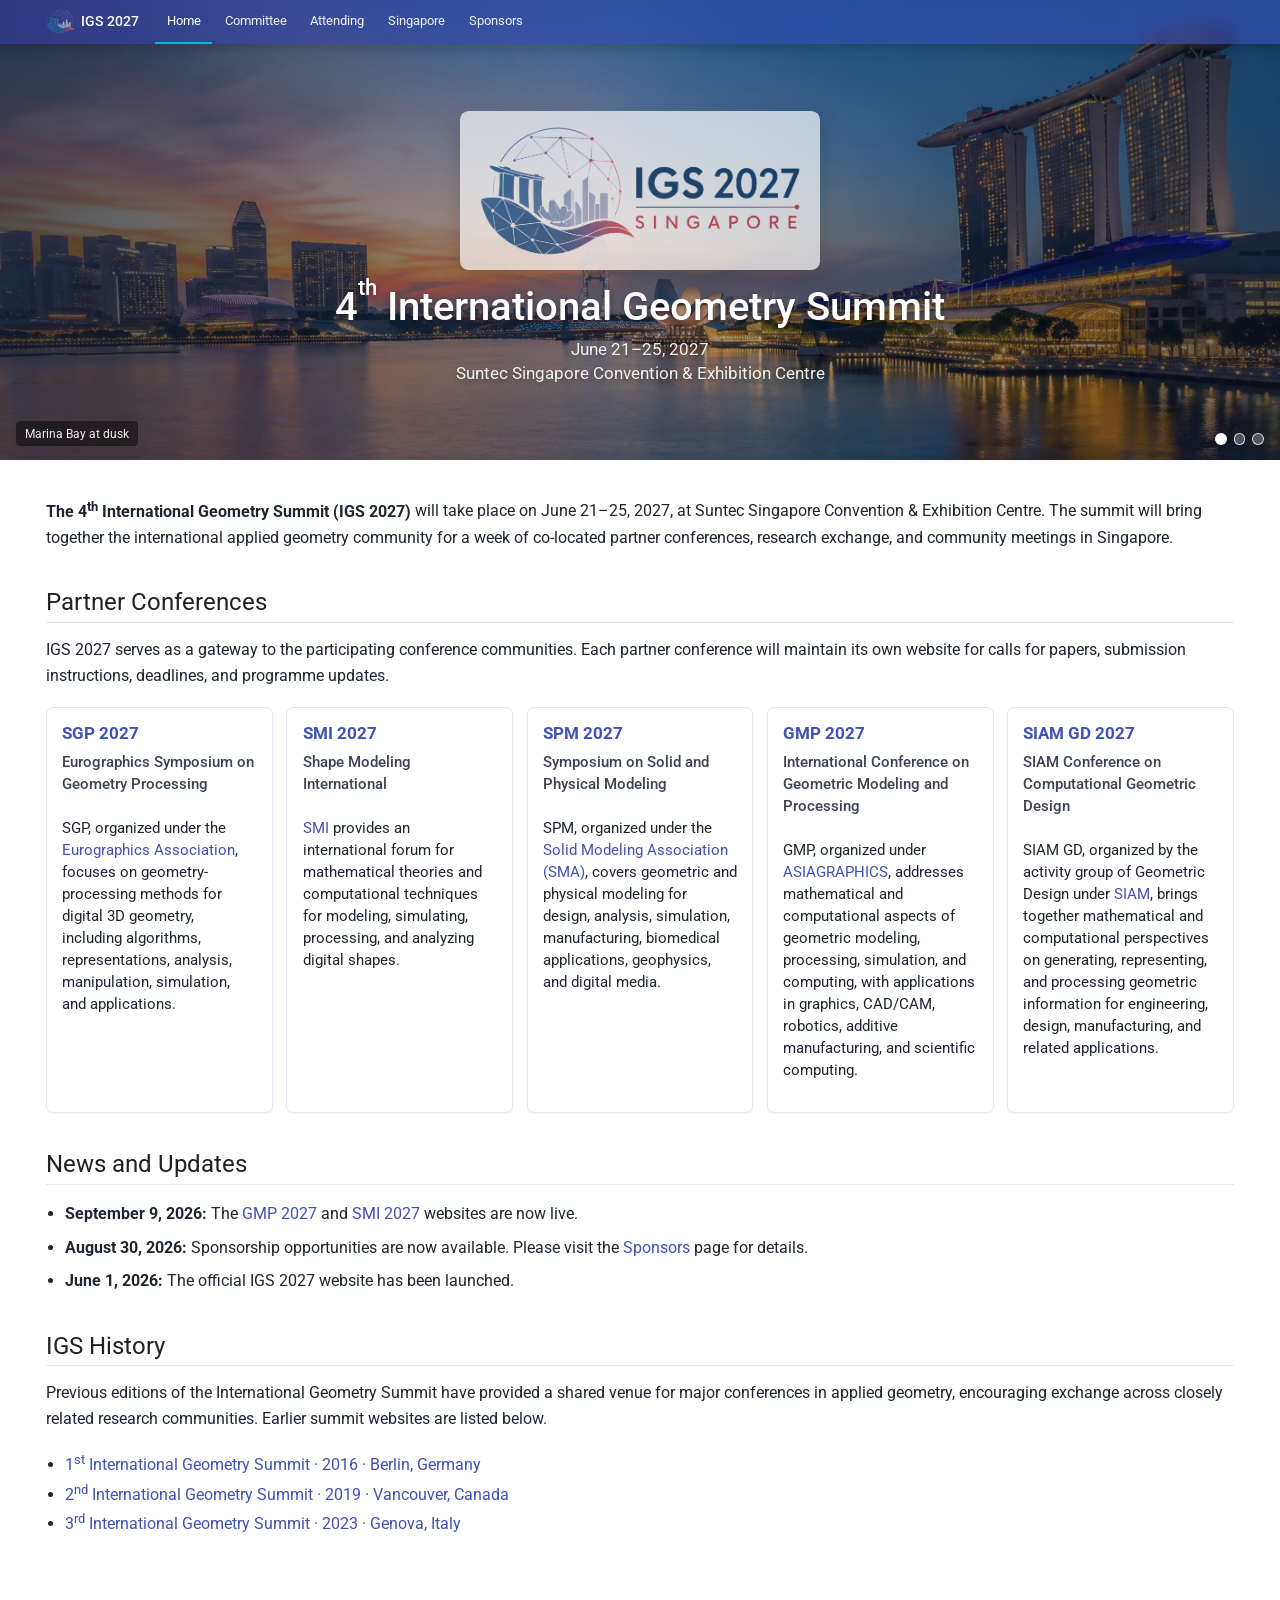
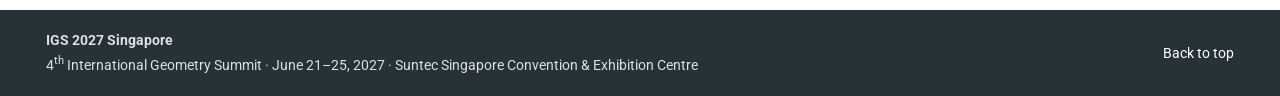
==== commit 0b6557fe: "update 2026-09-10 周四-18" ====
--- a/index.html
+++ b/index.html
@@ -74,31 +74,31 @@
 
         <div class="conference-grid conference-grid-five" aria-label="IGS 2027 partner conferences">
           <article class="conference-card" id="sgp">
-            <h3><a href="https://www.eg.org/wp/eg-events/geometry-processing/" target="_blank" rel="noopener">SGP</a></h3>
+            <h3><a href="https://www.eg.org/wp/eg-events/geometry-processing/" target="_blank" rel="noopener">SGP 2027</a></h3>
       <p class="conference-full-name">Eurographics Symposium on Geometry Processing</p>
       <p>SGP, organized under the <a href="https://www.eg.org/" target="_blank" rel="noopener">Eurographics Association</a>, focuses on geometry-processing methods for digital 3D geometry, including algorithms, representations, analysis, manipulation, simulation, and applications.</p>
           </article>
 
           <article class="conference-card" id="smi">
-            <h3><a href="https://smiconf.github.io/" target="_blank" rel="noopener">SMI</a></h3>
+            <h3><a href="https://smiconf.github.io/2027/" target="_blank" rel="noopener">SMI 2027</a></h3>
       <p class="conference-full-name">Shape Modeling International</p>
-      <p>SMI provides an international forum for mathematical theories and computational techniques for modeling, simulating, processing, and analyzing digital shapes.</p>
+      <p><a href="https://smiconf.github.io/SMI/" target="_blank" rel="noopener">SMI</a> provides an international forum for mathematical theories and computational techniques for modeling, simulating, processing, and analyzing digital shapes.</p>
 
           </article>
 
           <article class="conference-card" id="spm">
-            <h3><a href="http://solidmodeling.org/" target="_blank" rel="noopener">SPM</a></h3>
+            <h3><a href="http://solidmodeling.org/" target="_blank" rel="noopener">SPM 2027</a></h3>
             <p class="conference-full-name">Symposium on Solid and Physical Modeling</p>
       <p>SPM, organized under the <a href="http://solidmodeling.org/" target="_blank" rel="noopener">Solid Modeling Association (SMA)</a>, covers geometric and physical modeling for design, analysis, simulation, manufacturing, biomedical applications, geophysics, and digital media.</p></article>
 
           <article class="conference-card" id="gmp">
-            <h3><a href="https://gmp-conference-2027.github.io/gmp2027/#/" target="_blank" rel="noopener">GMP</a></h3>
+            <h3><a href="https://gmp-conference-2027.github.io/gmp2027/#/" target="_blank" rel="noopener">GMP 2027</a></h3>
             <p class="conference-full-name">International Conference on Geometric Modeling and Processing</p>
       <p>GMP, organized under <a href="https://www.asiagraphics.org/GMPHome" target="_blank" rel="noopener">ASIAGRAPHICS</a>, addresses mathematical and computational aspects of geometric modeling, processing, simulation, and computing, with applications in graphics, CAD/CAM, robotics, additive manufacturing, and scientific computing.</p>
            </article>
 
           <article class="conference-card" id="siam-gd">
-            <h3><a href="https://www.siam.org/get-involved/connect-with-a-community/activity-groups/geometric-design/" target="_blank" rel="noopener">SIAM GD</a></h3>
+            <h3><a href="https://www.siam.org/get-involved/connect-with-a-community/activity-groups/geometric-design/" target="_blank" rel="noopener">SIAM GD 2027</a></h3>
             <p class="conference-full-name">SIAM Conference on Computational Geometric Design</p>
       <p>SIAM GD, organized by the activity group of Geometric Design under <a href="https://www.siam.org/" target="_blank">SIAM</a>, brings together mathematical and computational perspectives on generating, representing, and processing geometric information for engineering, design, manufacturing, and related applications.</p>
             </article>
@@ -109,7 +109,7 @@
   <h2>News and Updates</h2>
 
   <ul class="news-list-simple">
-    <li><strong>September 9, 2026:</strong> The <a href="https://gmp-conference-2027.github.io/gmp2027/" target="_blank" rel="noopener">GMP 2027 website</a> is now live. Please visit the website for conference information and future updates. </li>
+    <li><strong>September 9, 2026:</strong> The <a href="https://gmp-conference-2027.github.io/gmp2027/" target="_blank" rel="noopener">GMP 2027</a> and <a href="https://smiconf.github.io/2027/" target="_blank" rel="noopener">SMI 2027</a> websites are now live. </li>
     <li><strong>August 30, 2026:</strong> Sponsorship opportunities are now available. Please visit the <a href="https://igs2027singapore.github.io/sponsors.html" target="_blank">Sponsors</a> page for details.</li>
     <li><strong>June 1, 2026:</strong> The official IGS 2027 website has been launched.</li>
   </ul>
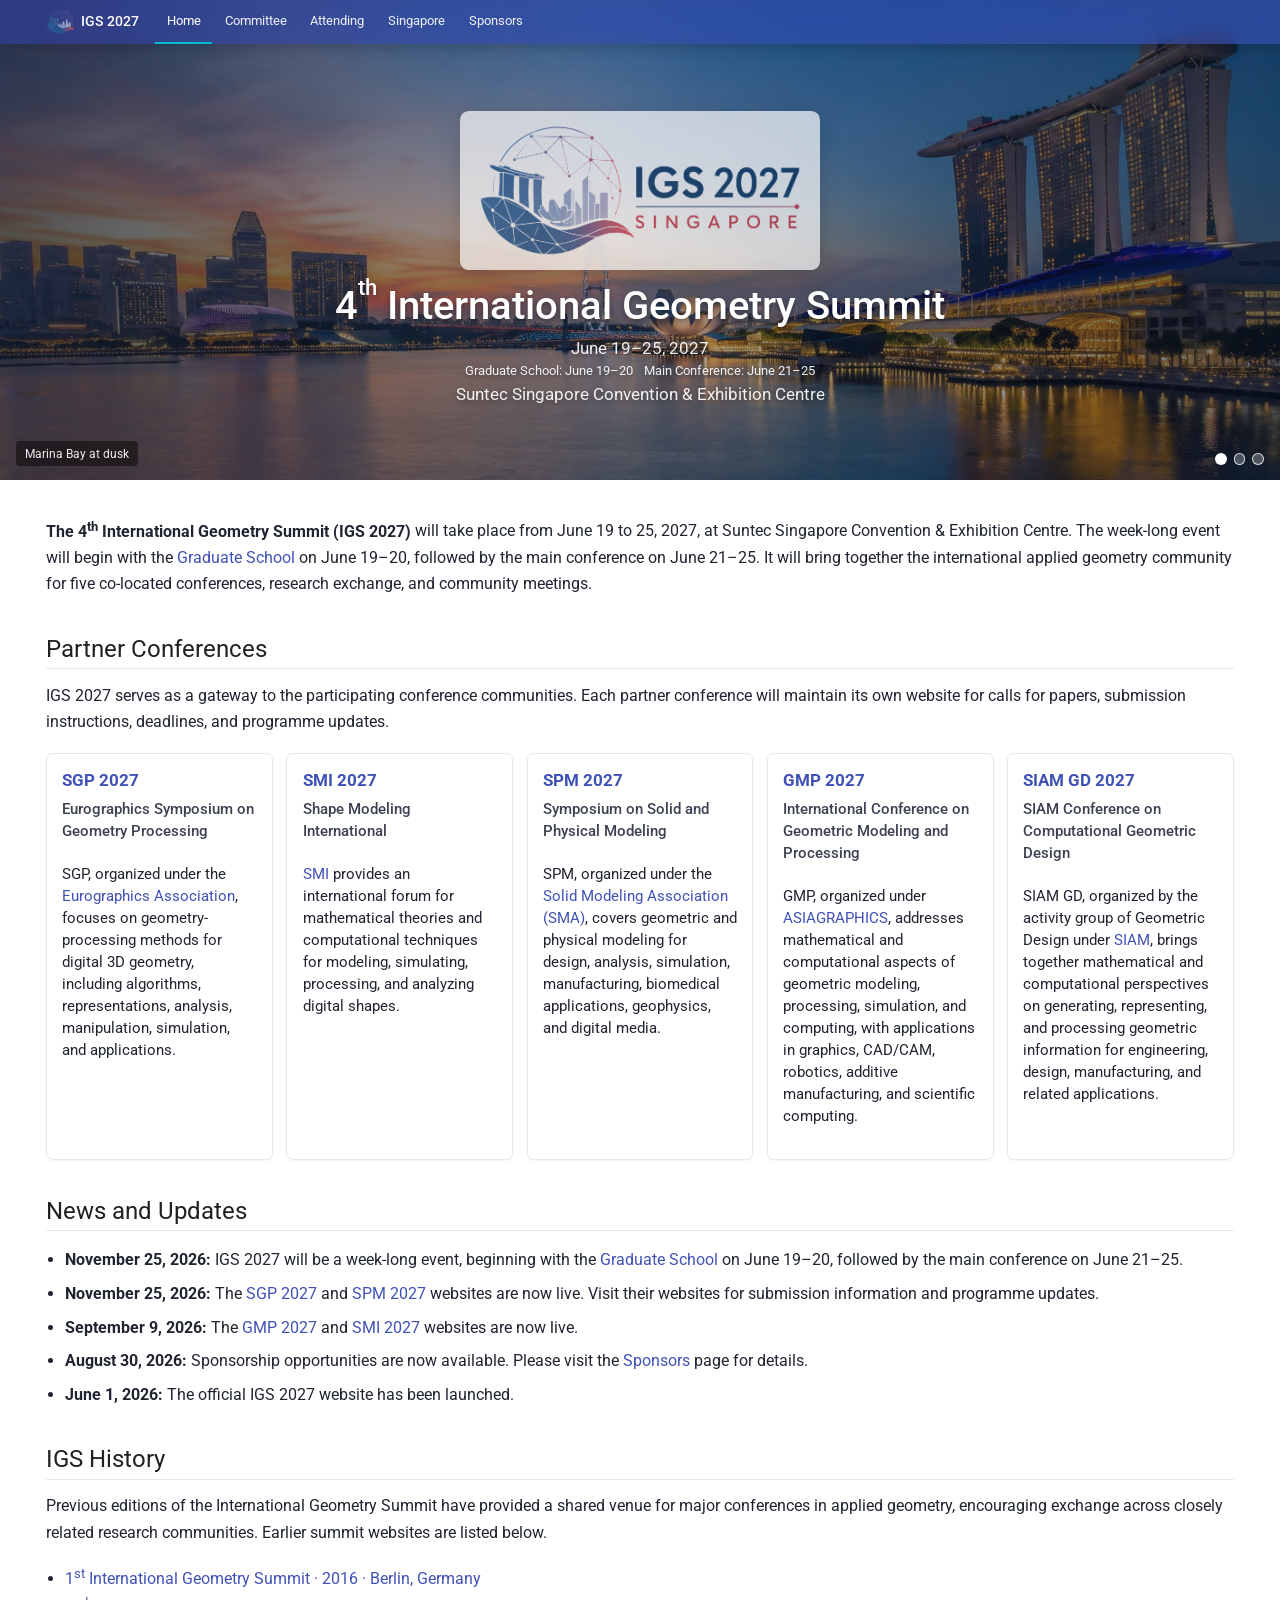
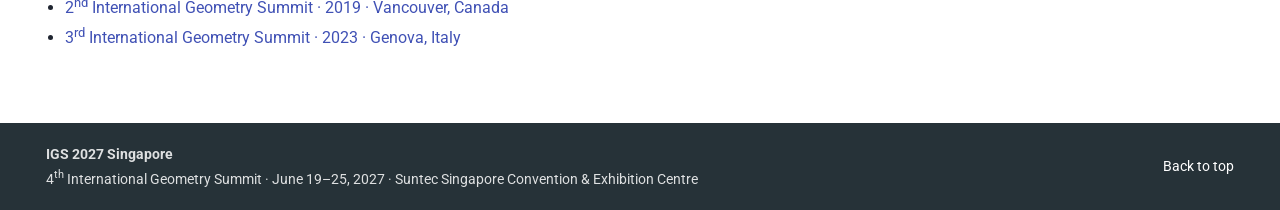
==== commit c8fac6a6: "update 2026-11-25 周三-14" ====
--- a/index.html
+++ b/index.html
@@ -10,6 +10,7 @@
   <link rel="preconnect" href="https://fonts.gstatic.com" crossorigin>
   <link href="https://fonts.googleapis.com/css2?family=Roboto:wght@300;400;500;700&display=swap" rel="stylesheet">
   <link rel="stylesheet" href="assets/css/style.css">
+  <link rel="stylesheet" href="assets/css/igs2027-update.css">
 </head>
 <body id="top">
 <a class="skip-link" href="#main">Skip to content</a>
@@ -44,9 +45,10 @@
     </div>
     <h1>4<sup>th</sup> International Geometry Summit</h1>
 <p class="hero-place">
-  <span class="hero-date">June 21–25, 2027</span>
-  <span class="hero-location">Suntec Singapore Convention &amp; Exhibition Centre</span>
-</p>
+      <span class="hero-date">June 19–25, 2027</span>
+      <span class="hero-schedule"><span>Graduate School: June 19–20</span><span>Main Conference: June 21–25</span></span>
+      <span class="hero-location">Suntec Singapore Convention &amp; Exhibition Centre</span>
+    </p>
 
   </div>
 
@@ -64,7 +66,7 @@
  
 
 <section id="about">
-  <p><strong>The 4<sup>th</sup> International Geometry Summit (IGS 2027)</strong> will take place on June 21–25, 2027, at Suntec Singapore Convention &amp; Exhibition Centre. The summit will bring together the international applied geometry community for a week of co-located partner conferences, research exchange, and community meetings in Singapore.</p>
+  <p><strong>The 4<sup>th</sup> International Geometry Summit (IGS 2027)</strong> will take place from June 19 to 25, 2027, at Suntec Singapore Convention &amp; Exhibition Centre. The week-long event will begin with the <a href="https://sgp2027.github.io/graduate-school.html" target="_blank" rel="noopener">Graduate School</a> on June 19–20, followed by the main conference on June 21–25. It will bring together the international applied geometry community for five co-located conferences, research exchange, and community meetings.</p>
 </section>
 
 
@@ -74,7 +76,7 @@
 
         <div class="conference-grid conference-grid-five" aria-label="IGS 2027 partner conferences">
           <article class="conference-card" id="sgp">
-            <h3><a href="https://www.eg.org/wp/eg-events/geometry-processing/" target="_blank" rel="noopener">SGP 2027</a></h3>
+            <h3><a href="https://sgp2027.github.io/index.html" target="_blank" rel="noopener">SGP 2027</a></h3>
       <p class="conference-full-name">Eurographics Symposium on Geometry Processing</p>
       <p>SGP, organized under the <a href="https://www.eg.org/" target="_blank" rel="noopener">Eurographics Association</a>, focuses on geometry-processing methods for digital 3D geometry, including algorithms, representations, analysis, manipulation, simulation, and applications.</p>
           </article>
@@ -87,7 +89,7 @@
           </article>
 
           <article class="conference-card" id="spm">
-            <h3><a href="http://solidmodeling.org/" target="_blank" rel="noopener">SPM 2027</a></h3>
+            <h3><a href="https://spmconf2027.github.io/" target="_blank" rel="noopener">SPM 2027</a></h3>
             <p class="conference-full-name">Symposium on Solid and Physical Modeling</p>
       <p>SPM, organized under the <a href="http://solidmodeling.org/" target="_blank" rel="noopener">Solid Modeling Association (SMA)</a>, covers geometric and physical modeling for design, analysis, simulation, manufacturing, biomedical applications, geophysics, and digital media.</p></article>
 
@@ -109,6 +111,8 @@
   <h2>News and Updates</h2>
 
   <ul class="news-list-simple">
+    <li><strong>November 25, 2026:</strong> IGS 2027 will be a week-long event, beginning with the <a href="https://sgp2027.github.io/graduate-school.html" target="_blank" rel="noopener">Graduate School</a> on June 19–20, followed by the main conference on June 21–25.</li>
+    <li><strong>November 25, 2026:</strong> The <a href="https://sgp2027.github.io/index.html" target="_blank" rel="noopener">SGP 2027</a> and <a href="https://spmconf2027.github.io/" target="_blank" rel="noopener">SPM 2027</a> websites are now live. Visit their websites for submission information and programme updates.</li>
     <li><strong>September 9, 2026:</strong> The <a href="https://gmp-conference-2027.github.io/gmp2027/" target="_blank" rel="noopener">GMP 2027</a> and <a href="https://smiconf.github.io/2027/" target="_blank" rel="noopener">SMI 2027</a> websites are now live. </li>
     <li><strong>August 30, 2026:</strong> Sponsorship opportunities are now available. Please visit the <a href="https://igs2027singapore.github.io/sponsors.html" target="_blank">Sponsors</a> page for details.</li>
     <li><strong>June 1, 2026:</strong> The official IGS 2027 website has been launched.</li>
@@ -137,7 +141,7 @@
   <div class="md-footer-inner">
     <div>
       <strong>IGS 2027 Singapore</strong><br>
-      <span>4<sup>th</sup> International Geometry Summit · June 21–25, 2027 · Suntec Singapore Convention &amp; Exhibition Centre</span>
+      <span>4<sup>th</sup> International Geometry Summit · June 19–25, 2027 · Suntec Singapore Convention &amp; Exhibition Centre</span>
     </div>
     <a href="#top" class="back-to-top">Back to top</a>
   </div>
--- a/assets/css/style.css
+++ b/assets/css/style.css
@@ -1022,4 +1022,65 @@
 
 .news-list-simple li {
   margin-bottom: 0.45rem;
-}+}
+
+
+.home-hero-slideshow .hero-panel-home .hero-place {
+  display: flex;
+  flex-direction: column;
+  align-items: center;
+  gap: .22rem;
+  line-height: 1.25;
+}
+.home-hero-slideshow .hero-panel-home .hero-place .hero-schedule {
+  display: flex;
+  flex-wrap: wrap;
+  justify-content: center;
+  column-gap: .85em;
+  row-gap: .12em;
+  font-size: .78em;
+  font-weight: 400;
+}
+.home-hero-slideshow .hero-panel-home .hero-place .hero-schedule span {
+  display: inline-block;
+  white-space: nowrap;
+}
+/* Allow the banner to grow with its contents instead of clipping the added date line. */
+.home-hero-slideshow {
+  height: auto;
+  min-height: clamp(480px, 48vh, 600px);
+}
+#partner-committees { margin-top: 2rem; }
+.partner-committee-nav {
+  display: flex;
+  flex-wrap: wrap;
+  gap: .55rem 1.1rem;
+  margin: .75rem 0 1.5rem;
+}
+.partner-committee { margin: 1.65rem 0 2rem; scroll-margin-top: 75px; }
+.partner-committee > h3 { margin-bottom: .25rem; }
+.partner-committee-description { margin: 0 0 .75rem; color: var(--md-muted, #5d6574); font-size: .88rem; }
+#partner-committees .committee-grid {
+  display: grid;
+  grid-template-columns: repeat(3, minmax(0, 1fr));
+  gap: .85rem;
+}
+#partner-committees .person-card {
+  grid-template-columns: 82px minmax(0, 1fr);
+  align-items: start;
+  min-width: 0;
+  min-height: 138px;
+}
+#partner-committees .person-photo { width: 76px; height: 76px; }
+#partner-committees .person-info h4 { margin: .2rem 0 .2rem; font-size: 1rem; font-weight: 600; line-height: 1.3; }
+#partner-committees .person-info p { margin: .12rem 0; }
+#partner-committees .person-info .person-role { color: var(--md-muted, #5d6574); font-size: .75rem; font-weight: 600; line-height: 1.25; }
+.partner-committee-note { color: var(--md-muted, #5d6574); font-size: .88rem; }
+@media (max-width: 1050px) {
+  #partner-committees .committee-grid { grid-template-columns: repeat(2, minmax(0, 1fr)); }
+}
+@media (max-width: 680px) {
+  #partner-committees .committee-grid { grid-template-columns: 1fr; }
+  .home-hero-slideshow { min-height: 460px; }
+  .home-hero-slideshow .hero-panel-home .hero-place .hero-schedule { flex-direction: column; gap: .1rem; }
+}
